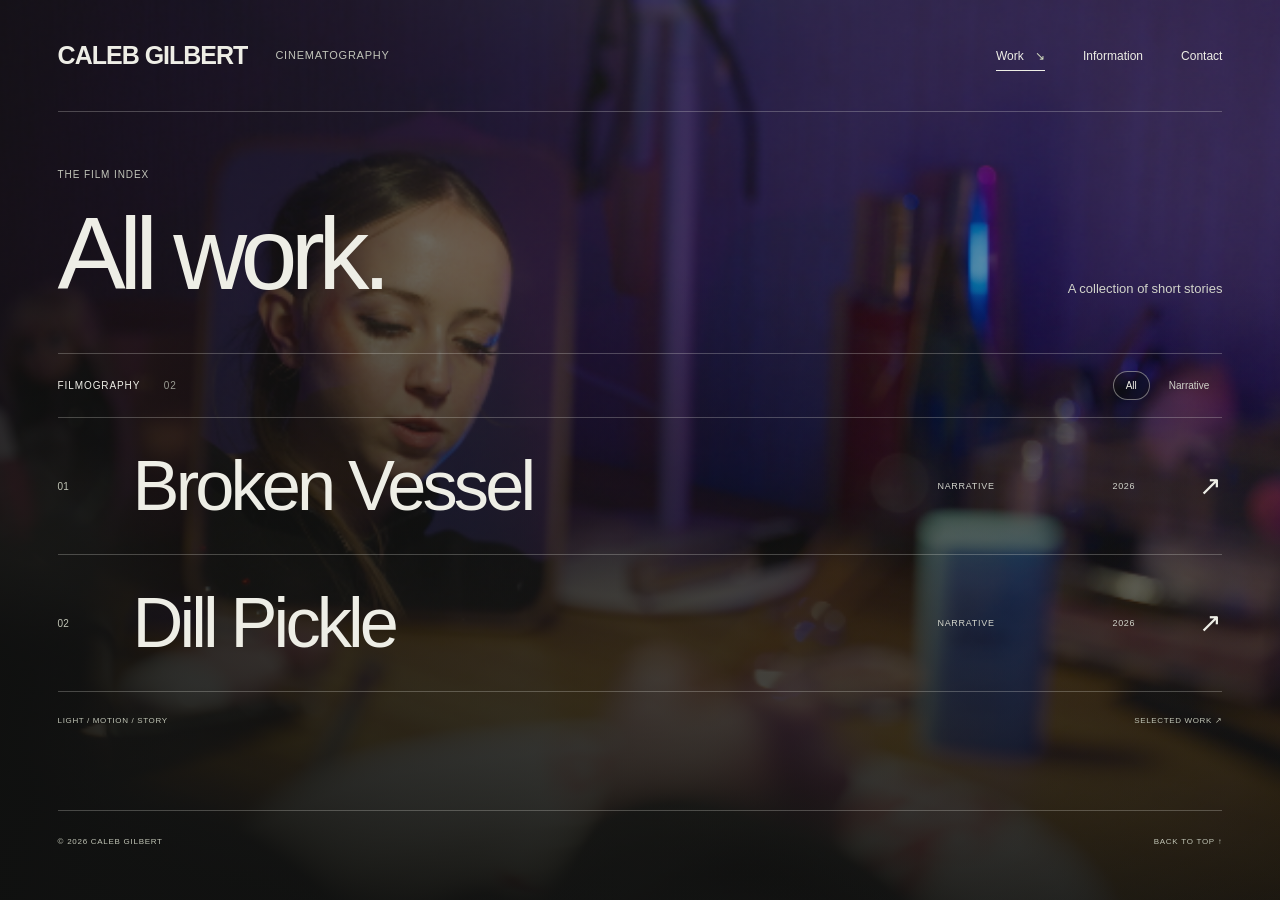
==== work/index.html @ 029b7eb6 "Add film index and individual project pages" ====
<!doctype html>
<html lang="en">
<head>
  <meta charset="utf-8">
  <meta name="viewport" content="width=device-width, initial-scale=1">
  <meta name="theme-color" content="#101110">
  <meta name="description" content="Films and selected cinematography.">
  <title>All work — Cinematography</title>
  <link rel="icon" href="../assets/favicon.svg" type="image/svg+xml">
  <link rel="stylesheet" href="../style.css">
  <link rel="stylesheet" href="../work.css">
  <script src="../media.js" defer></script>
  <script src="../site.js" defer></script>
  <script src="../work.js" defer></script>
</head>
<body id="top" class="archive-page" data-root="../" data-page="work">
  <a class="skip-link" href="#film-list">Skip to films</a>
  <div id="archive-preview" class="archive-preview" aria-hidden="true"><div class="preview-layer"></div><div class="preview-layer"></div></div>
  <header class="site-header wrap">
    <a class="identity" data-link="home" href="../"><span data-profile="name">Portfolio</span><span class="identity-role" data-profile="role">Cinematography</span></a>
    <nav aria-label="Main navigation"><a class="nav-active" data-link="work" href="./" aria-current="page">Work <span>↘</span></a><a data-link="information" href="../#information">Information</a><a data-link="contact" href="../#contact">Contact</a></nav>
  </header>
  <main class="archive-main wrap">
    <div class="archive-heading"><div><p class="eyebrow">The film index</p><h1>All work.</h1></div><p class="archive-intro" data-profile="intro"></p></div>
    <div class="section-bar"><h2>Filmography <span id="archive-count">00</span></h2><div id="archive-filters" class="filters" role="group" aria-label="Filter films"></div></div>
    <div id="film-list" class="film-list" aria-live="polite" aria-busy="true"></div>
    <p id="archive-error" hidden>The collection is currently unavailable. Please try again later.</p>
    <p id="archive-empty" hidden>No films in this category.</p>
    <noscript><p>Enable JavaScript to view the film index.</p></noscript>
    <div class="archive-footnote"><span>Light / Motion / Story</span><a data-link="home" href="../">Selected work ↗</a></div>
  </main>
  <footer class="site-footer wrap"><span>© <span data-year></span> <span data-profile="name">Portfolio</span></span><a href="#top">Back to top ↑</a></footer>
</body>
</html>
---- style.css ----
:root{--bg:#101110;--panel:#191b18;--text:#eeeee6;--muted:#999b92;--line:#373a33;--accent:#d2dcc0;--gutter:clamp(22px,4.5vw,84px);color-scheme:dark;font-family:Arial,Helvetica,sans-serif;font-synthesis:none;scroll-behavior:smooth}
*{box-sizing:border-box}body{margin:0;background:var(--bg);color:var(--text);-webkit-font-smoothing:antialiased}body.modal-open{overflow:hidden}a{color:inherit;text-decoration:none}button,input{font:inherit}button{cursor:pointer}button,a{-webkit-tap-highlight-color:transparent}button:focus-visible,a:focus-visible{outline:2px solid var(--accent);outline-offset:6px}button:disabled{cursor:default}::selection{background:var(--accent);color:var(--bg)}.wrap{margin-inline:var(--gutter)}.skip-link{position:fixed;top:-70px;left:20px;padding:15px;background:var(--accent);color:var(--bg);z-index:10}.skip-link:focus{top:20px}.site-header{display:flex;align-items:center;justify-content:space-between;min-height:112px;border-bottom:1px solid var(--line);gap:24px}.identity{display:flex;align-items:center;gap:28px}.identity>span:first-child{font-size:25px;letter-spacing:-1px;text-transform:uppercase;font-weight:600}.identity-role{color:var(--muted);font-size:11px;line-height:1.5;max-width:100px;letter-spacing:.07em;text-transform:uppercase}.site-header nav{display:flex;align-items:center;gap:38px;font-size:12px}.site-header nav a{position:relative;padding-block:8px}.site-header nav a:hover{color:var(--accent)}.nav-active:after{content:"";position:absolute;bottom:0;left:0;right:0;height:1px;background:var(--text)}.nav-active span{margin-left:8px;color:var(--accent)}.introduction{display:flex;align-items:flex-end;justify-content:space-between;padding-block:42px 42px;gap:40px}.eyebrow,.section-label,.section-bar h2,.filters,.gallery-note,.project-type,.project-index,.project-bottom,.information-details,.site-footer{font-size:10px;letter-spacing:.09em;text-transform:uppercase;line-height:1.5}.eyebrow{margin:0 0 22px;color:var(--muted)}h1{font-size:clamp(48px,4.7vw,78px);line-height:.97;letter-spacing:-.065em;font-weight:400;margin:0;white-space:pre-line}.intro-aside{max-width:270px;padding-bottom:4px}.intro-aside p{font-size:14px;line-height:1.6;color:var(--muted);margin:0 0 26px}.text-link{font-size:11px;display:inline-flex;gap:50px;align-items:center;border-bottom:1px solid var(--line);padding-bottom:9px}.text-link span{font-size:20px}.text-link:hover{border-color:var(--accent);color:var(--accent)}.section-bar{display:flex;align-items:center;justify-content:space-between;padding:17px 0;border-top:1px solid var(--line);gap:20px}.section-bar h2{margin:0;font-weight:400;flex-shrink:0}.section-bar h2 span{color:var(--muted);margin-left:20px;font-variant-numeric:tabular-nums}.filters{display:flex;gap:6px;flex-wrap:wrap;justify-content:flex-end}.filter{border:1px solid transparent;border-radius:20px;color:var(--muted);background:none;padding:6px 12px;font-size:10px}.filter:hover{color:var(--text)}.filter[aria-pressed=true]{border-color:var(--line);color:var(--text);background:#20221e}.project-grid{display:grid;grid-template-columns:1.55fr 1fr;gap:25px 28px;align-items:stretch}.project-card{display:flex;flex-direction:column;min-width:0}.project-card:first-child:nth-last-child(3){grid-row:span 2}.project-card:first-child:nth-last-child(3) .project-image{flex:1;min-height:550px}.project-button{appearance:none;border:0;padding:0;text-align:left;background:transparent;color:inherit;width:100%;height:100%;display:flex;flex-direction:column}.project-topline{display:flex;justify-content:space-between;gap:15px;width:100%;padding:9px 0;border-top:1px solid var(--line);align-items:center}.project-index{color:var(--muted);font-variant-numeric:tabular-nums}.project-type{color:var(--muted);font-size:9px}.project-image{aspect-ratio:16/9;position:relative;width:100%;overflow:hidden;background:var(--panel);isolation:isolate}.project-image:after{content:"";position:absolute;inset:0;background:linear-gradient(transparent 45%,#0006);transition:background .3s;z-index:1}.project-image img{width:100%;height:100%;object-fit:cover;display:block;position:absolute;inset:0;transition:transform .8s cubic-bezier(.2,.6,.3,1),filter .5s;filter:saturate(.85)}.project-button:hover img{transform:scale(1.035);filter:saturate(1)}.play-circle{position:absolute;left:20px;bottom:20px;width:38px;height:38px;display:grid;place-items:center;z-index:2;background:#eeeeec16;backdrop-filter:blur(8px);border:1px solid #ffffff55;border-radius:50%;transition:background .3s}.play-circle svg{width:10px;height:12px;margin-left:2px;fill:var(--text)}.project-button:hover .play-circle{background:var(--text)}.project-button:hover .play-circle svg{fill:var(--bg)}.frame-caption{position:absolute;right:18px;bottom:30px;z-index:2;color:#ffffffc9;font-size:8px;letter-spacing:.1em;text-transform:uppercase}.project-bottom{width:100%;display:flex;justify-content:space-between;align-items:center;gap:15px;padding:12px 0 0;letter-spacing:0;text-transform:none}.project-bottom h3{font-size:15px;font-weight:400;letter-spacing:-.025em;margin:0}.project-bottom>span{font-size:10px;color:var(--muted)}.project-grid.filtered{grid-template-columns:repeat(2,minmax(0,1fr))}.project-grid.filtered .project-card{grid-row:auto!important}.project-grid.filtered .project-image{min-height:0!important;aspect-ratio:16/9}.gallery-note{display:flex;justify-content:space-between;gap:15px;color:var(--muted);font-size:8px;letter-spacing:.08em;padding-top:25px}.information{border-top:1px solid var(--line);padding-block:65px 78px;margin-top:96px;display:grid;grid-template-columns:1fr 2fr;gap:70px}.section-label{display:flex;align-items:baseline;gap:15px;color:var(--muted)}.section-label h2{font-size:10px;font-weight:400;margin:0}.tiny-cross{font-size:19px;color:var(--accent)}.large-copy{font-size:clamp(25px,2.8vw,45px);line-height:1.25;font-weight:400;letter-spacing:-.04em;margin:0;max-width:900px}.information-details{margin-top:40px;display:grid;grid-template-columns:1fr 1fr;gap:20px;letter-spacing:.05em;font-size:9px}.information-details p{display:flex;flex-direction:column;gap:8px;margin:0}.muted{color:var(--muted)}.contact{border-top:1px solid var(--line);padding-block:65px 45px}.availability-dot{display:inline-block;vertical-align:middle;width:5px;height:5px;border-radius:50%;background:var(--accent);margin-right:10px}.contact-line{display:flex;align-items:center;justify-content:space-between;gap:25px}.contact h2{margin:0;font-size:clamp(44px,7.5vw,126px);line-height:1.02;font-weight:400;letter-spacing:-.06em}.contact h2 em{font-family:Georgia,'Times New Roman',serif;font-weight:400;color:var(--accent)}.contact-circle{width:clamp(65px,9vw,132px);height:clamp(65px,9vw,132px);border:1px solid var(--line);border-radius:50%;display:grid;place-items:center;flex-shrink:0;transition:background .25s,color .25s}.contact-circle span{font-size:clamp(30px,4vw,60px);font-weight:200}.contact-circle:hover{background:var(--accent);color:var(--bg)}.contact-bottom{display:flex;justify-content:space-between;align-items:center;gap:20px;margin-top:50px;font-size:13px}.contact-bottom p{margin:0;color:var(--muted)}.contact-bottom p a{color:var(--text);border-bottom:1px solid var(--line);padding-bottom:5px}.social-links{display:flex;gap:24px;font-size:11px}.social-links a:hover{color:var(--accent)}.site-footer{margin-top:35px;padding-block:25px;border-top:1px solid var(--line);display:flex;justify-content:space-between;gap:20px;color:var(--muted);font-size:8px}.site-footer a:hover{color:var(--text)}.load-error{padding:40px 0;color:var(--accent)}[hidden]{display:none!important}.film-dialog{color:var(--text);background:var(--bg);border:1px solid var(--line);padding:28px;width:min(1100px,94vw);max-height:94dvh;overflow:auto}.film-dialog::backdrop{background:#000c;backdrop-filter:blur(9px)}.dialog-head{display:flex;justify-content:space-between;align-items:center;margin-bottom:20px;gap:20px}.dialog-head .eyebrow{margin:0}.close-button{border:0;background:transparent;color:var(--text);display:flex;align-items:center;gap:15px;font-size:11px}.close-button span{font-size:27px}.film-player{aspect-ratio:16/9;width:100%;background:var(--panel);position:relative;overflow:hidden}.film-player iframe,.film-player video{width:100%;height:100%;border:0;display:block}.placeholder-player{height:100%;position:relative;display:grid;place-items:center;text-align:center}.placeholder-player img{position:absolute;inset:0;width:100%;height:100%;object-fit:cover;filter:brightness(.35)}.placeholder-message{position:relative;z-index:1;max-width:360px;padding:20px}.placeholder-message>span{font-size:10px;text-transform:uppercase;letter-spacing:.15em;color:var(--accent)}.placeholder-message h3{font-weight:400;font-size:25px;letter-spacing:-.04em;margin:12px 0}.placeholder-message p{font-size:12px;line-height:1.6;color:#d0d2c9;margin:0}.film-details{display:grid;grid-template-columns:2fr 1fr;gap:50px;margin-top:28px}.film-details .eyebrow{margin-bottom:10px}.film-details h2{font-size:30px;letter-spacing:-.04em;margin:0 0 12px;font-weight:400}.film-details p:not(.eyebrow){color:var(--muted);font-size:13px;line-height:1.6;margin:0;white-space:pre-line}.film-details dl{margin:0;font-size:10px;line-height:1.6}.film-details dt{color:var(--muted);text-transform:uppercase;font-size:8px;letter-spacing:.1em}.film-details dd{margin:3px 0 15px}.external-film{display:inline-block;margin-top:18px;border-bottom:1px solid var(--muted);padding-bottom:4px;font-size:12px}
@media(min-width:1600px){.project-card:first-child:nth-last-child(3) .project-image{min-height:680px}}
@media(max-width:850px){.site-header{min-height:110px}.identity{gap:15px}.identity-role{display:none}.site-header nav{gap:23px}.introduction{padding-block:45px}.intro-aside{max-width:225px}.project-grid{gap:25px 18px;grid-template-columns:1.3fr 1fr}.project-card:first-child:nth-last-child(3) .project-image{min-height:440px}.information{gap:35px;grid-template-columns:1fr 2fr}.frame-caption{display:none}.filters{gap:0}.filter{padding:6px 9px}}
@media(max-width:600px){.site-header{min-height:90px;align-items:center}.identity>span:first-child{font-size:20px}.site-header nav{gap:17px;font-size:10px}.nav-active span{display:none}.introduction{padding-block:38px 35px;display:block}h1{font-size:68px;max-width:100%}.eyebrow{font-size:9px;margin-bottom:20px}.intro-aside{max-width:none;margin-top:23px;display:flex;gap:30px;align-items:flex-start}.intro-aside p{font-size:11px;max-width:210px;line-height:1.5;margin:0}.text-link{font-size:9px;gap:12px;white-space:nowrap;margin-top:1px}.text-link span{font-size:14px}.section-bar{align-items:flex-start;flex-direction:column;gap:10px;padding-block:16px}.section-bar h2{font-size:9px}.filters{justify-content:flex-start;margin-left:-9px}.filter{padding:5px 9px;font-size:9px}.project-grid,.project-grid.filtered{grid-template-columns:1fr;gap:23px}.project-card:first-child:nth-last-child(3){grid-row:auto}.project-card:first-child:nth-last-child(3) .project-image{min-height:0;aspect-ratio:4/3}.project-image{aspect-ratio:16/10}.project-topline{padding-block:7px}.project-bottom h3{font-size:14px}.project-bottom{padding-top:10px}.gallery-note{align-items:flex-start;font-size:7px;gap:30px}.gallery-note span:last-child{text-align:right}.information{margin-top:60px;padding-block:35px 45px;grid-template-columns:1fr;gap:26px}.large-copy{font-size:28px}.information-details{margin-top:30px;font-size:8px}.contact{padding-block:38px 30px}.contact h2{font-size:46px}.contact-circle{width:58px;height:58px}.contact-line{gap:10px}.contact-bottom{margin-top:35px;align-items:flex-start;flex-direction:column;gap:25px;font-size:12px}.site-footer{margin-top:20px;font-size:7px}.site-footer>span:nth-child(2){display:none}.film-dialog{padding:18px;max-height:95dvh;width:96vw}.film-details{grid-template-columns:1fr;gap:25px}.film-details dl{display:flex;gap:30px;flex-wrap:wrap}.placeholder-message h3{font-size:20px}.placeholder-message p{font-size:10px}.dialog-head .eyebrow{font-size:8px}.film-details h2{font-size:26px}}
@media(prefers-reduced-motion:reduce){:root{scroll-behavior:auto}*,*:before,*:after{transition:none!important;animation:none!important}}
.project-arrow{position:absolute;left:20px;bottom:20px;z-index:2;width:38px;height:38px;display:grid;place-items:center;border:1px solid #ffffff55;border-radius:50%;background:#eeeeec16;backdrop-filter:blur(8px);font-size:19px}.all-work-link{color:var(--text);font-size:10px;letter-spacing:.04em;border-bottom:1px solid var(--line);padding-bottom:5px}.all-work-link:hover{color:var(--accent)}
---- work.css ----
.archive-page{min-height:100svh;background:#101110;isolation:isolate}.archive-preview{position:fixed;inset:0;z-index:-2;pointer-events:none;background:#101110;overflow:hidden}.preview-layer{position:absolute;inset:0;opacity:0;transition:opacity .6s ease}.preview-layer.is-visible{opacity:1}.preview-layer img,.preview-layer video{width:100%;height:100%;object-fit:cover;display:block}.archive-preview:after{content:"";position:absolute;inset:0;background:linear-gradient(90deg,#101110bf,#10111040),linear-gradient(0deg,#101110d9,transparent 70%);z-index:2}.archive-page .site-header{border-color:#eeeee640}.archive-page .identity-role,.archive-page .eyebrow{color:#c1c4b9}.archive-main{min-height:calc(100svh - 240px);padding-block:55px 10px}.archive-heading{display:flex;justify-content:space-between;align-items:flex-end;gap:40px;margin-bottom:50px}.archive-heading h1{font-size:clamp(60px,8vw,130px)}.archive-intro{max-width:250px;font-size:13px;line-height:1.6;color:#d1d3ca;margin:0 0 4px}.archive-page .section-bar,.archive-page .site-footer{border-color:#eeeee640}.film-row{display:grid;grid-template-columns:55px minmax(0,1fr) 155px 55px 35px;align-items:center;gap:20px;padding-block:32px;border-top:1px solid #eeeee640;position:relative;transition:opacity .25s,color .25s}.film-row:last-child{border-bottom:1px solid #eeeee640}.film-number{font-size:10px;color:#c0c4b5;align-self:center;font-variant-numeric:tabular-nums}.film-row-title{font-size:clamp(38px,5.5vw,88px);font-weight:400;letter-spacing:-.055em;line-height:1.02;margin:0}.film-row-category,.film-row-year{font-size:9px;text-transform:uppercase;letter-spacing:.08em;color:#d1d3ca}.film-row-year{font-variant-numeric:tabular-nums}.film-row-arrow{font-size:27px;text-align:right;transition:transform .25s}.film-row:hover,.film-row:focus-visible{color:var(--accent)}.film-row:hover .film-row-arrow,.film-row:focus-visible .film-row-arrow{transform:translate(3px,-3px)}.row-thumbnail{display:none}.archive-footnote{display:flex;justify-content:space-between;margin-block:24px 40px;gap:20px;font-size:8px;letter-spacing:.08em;text-transform:uppercase;color:#c0c4b5}.archive-footnote a:hover{color:var(--text)}.archive-page .filter{color:#d0d2c8}.archive-page .filter[aria-pressed=true]{color:var(--text);background:#10111066;border-color:#eeeee670}.archive-page .site-footer{color:#c0c4b5}.archive-page #archive-error,.archive-page #archive-empty{font-size:14px;line-height:1.6;padding:35px 0;color:var(--muted)}
@media(max-width:850px){.film-row{grid-template-columns:35px minmax(0,1fr) 90px 35px 24px;gap:13px}.film-row-category{font-size:8px}.archive-main{padding-top:42px}}
@media(max-width:600px){.archive-main{padding-top:36px}.archive-heading{display:block;margin-bottom:30px}.archive-heading h1{font-size:66px}.archive-intro{margin-top:25px;font-size:12px;max-width:240px}.film-row{grid-template-columns:24px 60px minmax(0,1fr) 22px;grid-template-rows:auto auto;column-gap:12px;row-gap:6px;padding-block:25px}.film-number{grid-row:1/3;font-size:9px}.row-thumbnail{display:block;grid-row:1/3;width:60px;height:52px;object-fit:cover}.film-row-title{font-size:clamp(24px,6.3vw,36px);grid-column:3}.film-row-category{grid-column:3;grid-row:2;font-size:8px}.film-row-year{display:none}.film-row-arrow{grid-column:4;grid-row:1/3;font-size:22px}.archive-footnote{font-size:7px;margin-bottom:28px}}
@media(hover:none){.archive-preview:after{background:#101110dc}}
@media(prefers-reduced-motion:reduce){.preview-layer,.film-row,.film-row-arrow{transition:none}.film-row:hover .film-row-arrow,.film-row:focus-visible .film-row-arrow{transform:none}}
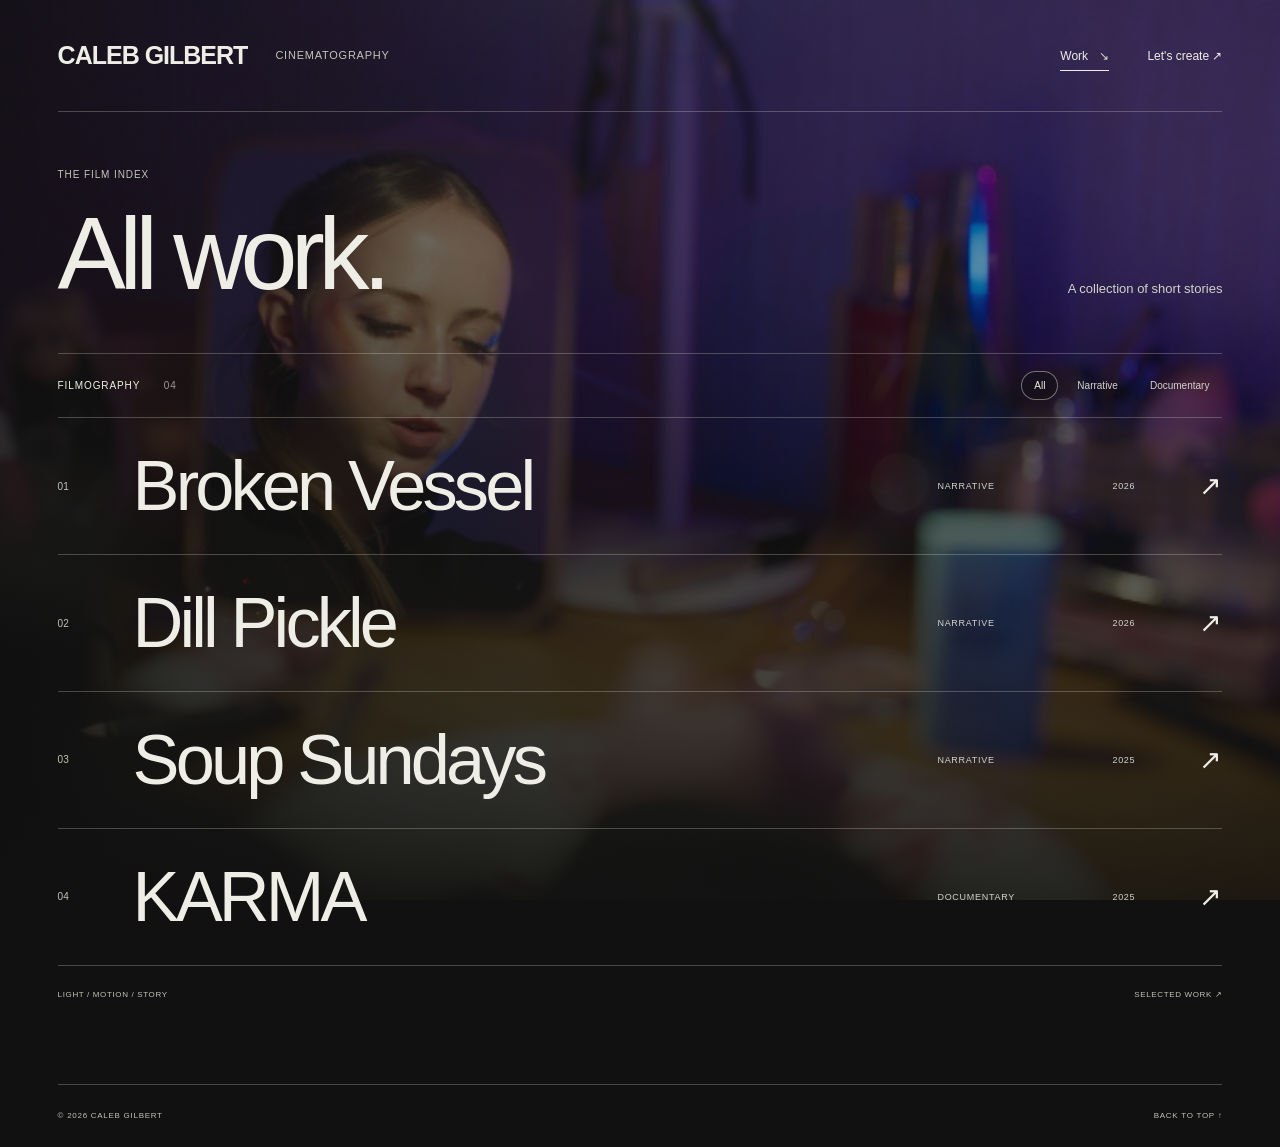
==== commit c143939c: "Refine homepage loading, previews and contact section" ====
--- a/work/index.html
+++ b/work/index.html
@@ -18,7 +18,7 @@
   <div id="archive-preview" class="archive-preview" aria-hidden="true"><div class="preview-layer"></div><div class="preview-layer"></div></div>
   <header class="site-header wrap">
     <a class="identity" data-link="home" href="../"><span data-profile="name">Portfolio</span><span class="identity-role" data-profile="role">Cinematography</span></a>
-    <nav aria-label="Main navigation"><a class="nav-active" data-link="work" href="./" aria-current="page">Work <span>↘</span></a><a data-link="information" href="../#information">Information</a><a data-link="contact" href="../#contact">Contact</a></nav>
+    <nav aria-label="Main navigation"><a class="nav-active" data-link="work" href="./" aria-current="page">Work <span>↘</span></a><a data-link="information" href="../#information">Let's create <span>↗</span></a></nav>
   </header>
   <main class="archive-main wrap">
     <div class="archive-heading"><div><p class="eyebrow">The film index</p><h1>All work.</h1></div><p class="archive-intro" data-profile="intro"></p></div>
--- a/style.css
+++ b/style.css
@@ -5,3 +5,67 @@
 @media(max-width:600px){.site-header{min-height:90px;align-items:center}.identity>span:first-child{font-size:20px}.site-header nav{gap:17px;font-size:10px}.nav-active span{display:none}.introduction{padding-block:38px 35px;display:block}h1{font-size:68px;max-width:100%}.eyebrow{font-size:9px;margin-bottom:20px}.intro-aside{max-width:none;margin-top:23px;display:flex;gap:30px;align-items:flex-start}.intro-aside p{font-size:11px;max-width:210px;line-height:1.5;margin:0}.text-link{font-size:9px;gap:12px;white-space:nowrap;margin-top:1px}.text-link span{font-size:14px}.section-bar{align-items:flex-start;flex-direction:column;gap:10px;padding-block:16px}.section-bar h2{font-size:9px}.filters{justify-content:flex-start;margin-left:-9px}.filter{padding:5px 9px;font-size:9px}.project-grid,.project-grid.filtered{grid-template-columns:1fr;gap:23px}.project-card:first-child:nth-last-child(3){grid-row:auto}.project-card:first-child:nth-last-child(3) .project-image{min-height:0;aspect-ratio:4/3}.project-image{aspect-ratio:16/10}.project-topline{padding-block:7px}.project-bottom h3{font-size:14px}.project-bottom{padding-top:10px}.gallery-note{align-items:flex-start;font-size:7px;gap:30px}.gallery-note span:last-child{text-align:right}.information{margin-top:60px;padding-block:35px 45px;grid-template-columns:1fr;gap:26px}.large-copy{font-size:28px}.information-details{margin-top:30px;font-size:8px}.contact{padding-block:38px 30px}.contact h2{font-size:46px}.contact-circle{width:58px;height:58px}.contact-line{gap:10px}.contact-bottom{margin-top:35px;align-items:flex-start;flex-direction:column;gap:25px;font-size:12px}.site-footer{margin-top:20px;font-size:7px}.site-footer>span:nth-child(2){display:none}.film-dialog{padding:18px;max-height:95dvh;width:96vw}.film-details{grid-template-columns:1fr;gap:25px}.film-details dl{display:flex;gap:30px;flex-wrap:wrap}.placeholder-message h3{font-size:20px}.placeholder-message p{font-size:10px}.dialog-head .eyebrow{font-size:8px}.film-details h2{font-size:26px}}
 @media(prefers-reduced-motion:reduce){:root{scroll-behavior:auto}*,*:before,*:after{transition:none!important;animation:none!important}}
 .project-arrow{position:absolute;left:20px;bottom:20px;z-index:2;width:38px;height:38px;display:grid;place-items:center;border:1px solid #ffffff55;border-radius:50%;background:#eeeeec16;backdrop-filter:blur(8px);font-size:19px}.all-work-link{color:var(--text);font-size:10px;letter-spacing:.04em;border-bottom:1px solid var(--line);padding-bottom:5px}.all-work-link:hover{color:var(--accent)}
+
+.site-loader{transition:background .65s ease;pointer-events:all}
+.loading-frame{border:0!important;background:linear-gradient(var(--accent),var(--accent)) left top/100% 1px,linear-gradient(var(--accent),var(--accent)) right top/1px 100%,linear-gradient(var(--accent),var(--accent)) right bottom/100% 1px,linear-gradient(var(--accent),var(--accent)) left bottom/1px 100%;background-repeat:no-repeat;animation:draw-frame .65s ease both}
+.loading-frame:nth-child(2){animation-delay:.1s}.loading-frame:nth-child(3){animation-delay:.2s}
+.is-loading.is-revealing .site-loader{background:transparent}
+.is-loading.is-revealing body>header,.is-loading.is-revealing body>main,.is-loading.is-revealing body>footer{visibility:visible;animation:reveal-page .65s ease both}
+@keyframes draw-frame{0%{background-size:0% 1px,1px 0%,0% 1px,1px 0%;opacity:.4}25%{background-size:100% 1px,1px 0%,0% 1px,1px 0%}50%{background-size:100% 1px,1px 100%,0% 1px,1px 0%}75%{background-size:100% 1px,1px 100%,100% 1px,1px 0%}100%{background-size:100% 1px,1px 100%,100% 1px,1px 100%;opacity:1}}
+@keyframes reveal-page{from{opacity:0}to{opacity:1}}
+.hover-preview{position:absolute;inset:0;opacity:0;pointer-events:none;transition:opacity .22s ease;z-index:2;background:var(--panel)}
+.hover-preview video,.hover-preview iframe{display:block;width:100%;height:100%;border:0}
+.hover-preview video{object-fit:cover}.hover-preview iframe{object-fit:contain}
+.project-image.preview-playing .hover-preview{opacity:1}
+.project-image.preview-playing .project-arrow,.project-image.preview-playing .frame-caption{opacity:0}
+.project-image .project-arrow,.project-image .frame-caption{transition:opacity .2s}
+.home-page .site-header{min-height:80px;height:clamp(80px,9svh,112px)}
+.home-page .showcase{min-height:calc(100svh - clamp(80px,9svh,112px));padding-bottom:28px}
+.home-page .create-section{min-height:100svh;position:relative;display:flex;flex-direction:column;justify-content:space-between;border-top:1px solid var(--line);padding-block:clamp(40px,7svh,90px)}
+.create-section .information{border:0;margin-top:0;padding-block:0 50px;gap:clamp(30px,5vw,90px)}
+.create-section .contact{padding-block:clamp(30px,5svh,65px) 0}
+.create-section .contact h2{font-size:clamp(60px,12vw,190px)}
+.create-section .contact h2 em{white-space:nowrap}
+.create-section .contact-bottom{margin-top:clamp(30px,5svh,60px)}
+.contact-anchor{position:absolute;top:0}
+.home-page .site-footer{margin-top:0}
+@media(min-width:701px){
+  .home-page .showcase{height:calc(100svh - clamp(80px,9svh,112px));min-height:670px;display:flex;flex-direction:column;padding-bottom:22px}
+  .home-page .introduction{padding-block:clamp(18px,2.5svh,32px);gap:28px}
+  .home-page .introduction .eyebrow{margin-bottom:14px}
+  .home-page h1{font-size:clamp(44px,5.5svh,72px)}
+  .home-page .intro-aside p{margin-bottom:15px;font-size:12px}
+  .home-page .work-section{display:flex;flex-direction:column;flex:1;min-height:0}
+  .home-page .section-bar{padding-block:12px;flex-shrink:0}
+  .home-page .project-grid{flex:1;min-height:0;grid-auto-rows:minmax(0,1fr);gap:18px 28px}
+  .home-page .project-card{min-height:0}
+  .home-page .project-image,.home-page .project-card:first-child:nth-last-child(3) .project-image{flex:1;aspect-ratio:auto;min-height:200px}
+  .home-page .project-topline{padding-block:4px;flex-shrink:0}
+  .home-page .project-bottom{padding-top:8px;flex-shrink:0}
+  .home-page .gallery-note{padding-top:16px;flex-shrink:0}
+  .home-page .project-grid.layout-single{grid-template-columns:1fr}
+  .home-page .project-grid.filtered.layout-three{grid-template-columns:1.55fr 1fr}
+  .home-page .project-grid.filtered.layout-three .project-card:first-child{grid-row:span 2!important}
+  .home-page .project-grid.filtered.layout-three .project-image{min-height:200px!important;aspect-ratio:auto}
+  .home-page .showcase.many-projects{height:auto;min-height:calc(100svh - clamp(80px,9svh,112px))}
+  .home-page .many-projects .project-grid{flex:none;grid-auto-rows:auto}
+  .home-page .many-projects .project-image{flex:none;aspect-ratio:16/9;min-height:200px!important}
+}
+@media(max-width:700px){
+  .home-page .site-header{min-height:80px;height:auto}
+  .home-page .showcase{padding-bottom:35px}
+  .home-page .project-grid,.home-page .project-grid.filtered{grid-template-columns:1fr;gap:26px}
+  .home-page .project-card:first-child:nth-last-child(3){grid-row:auto}
+  .home-page .project-card:first-child:nth-last-child(3) .project-image{min-height:0;aspect-ratio:16/10}
+  .home-page .introduction{display:block;padding-block:35px}
+  .home-page h1{font-size:clamp(42px,9.5vw,66px)}
+  .home-page .intro-aside{max-width:none;margin-top:20px;display:flex;justify-content:space-between;gap:20px}
+  .home-page .intro-aside p{max-width:190px;font-size:11px;margin-bottom:0}
+  .home-page .create-section{padding-block:38px}
+  .create-section .information{grid-template-columns:1fr;gap:24px;padding-bottom:36px}
+  .create-section .large-copy{font-size:clamp(25px,5vw,34px)}
+  .create-section .contact h2{font-size:clamp(52px,11vw,76px)}
+  .create-section .contact-circle{width:58px;height:58px}
+  .create-section .contact-bottom{align-items:flex-start;flex-direction:column;gap:25px}
+}
+@media(prefers-reduced-motion:reduce){.site-loader{transition:none}.hover-preview{display:none}}
